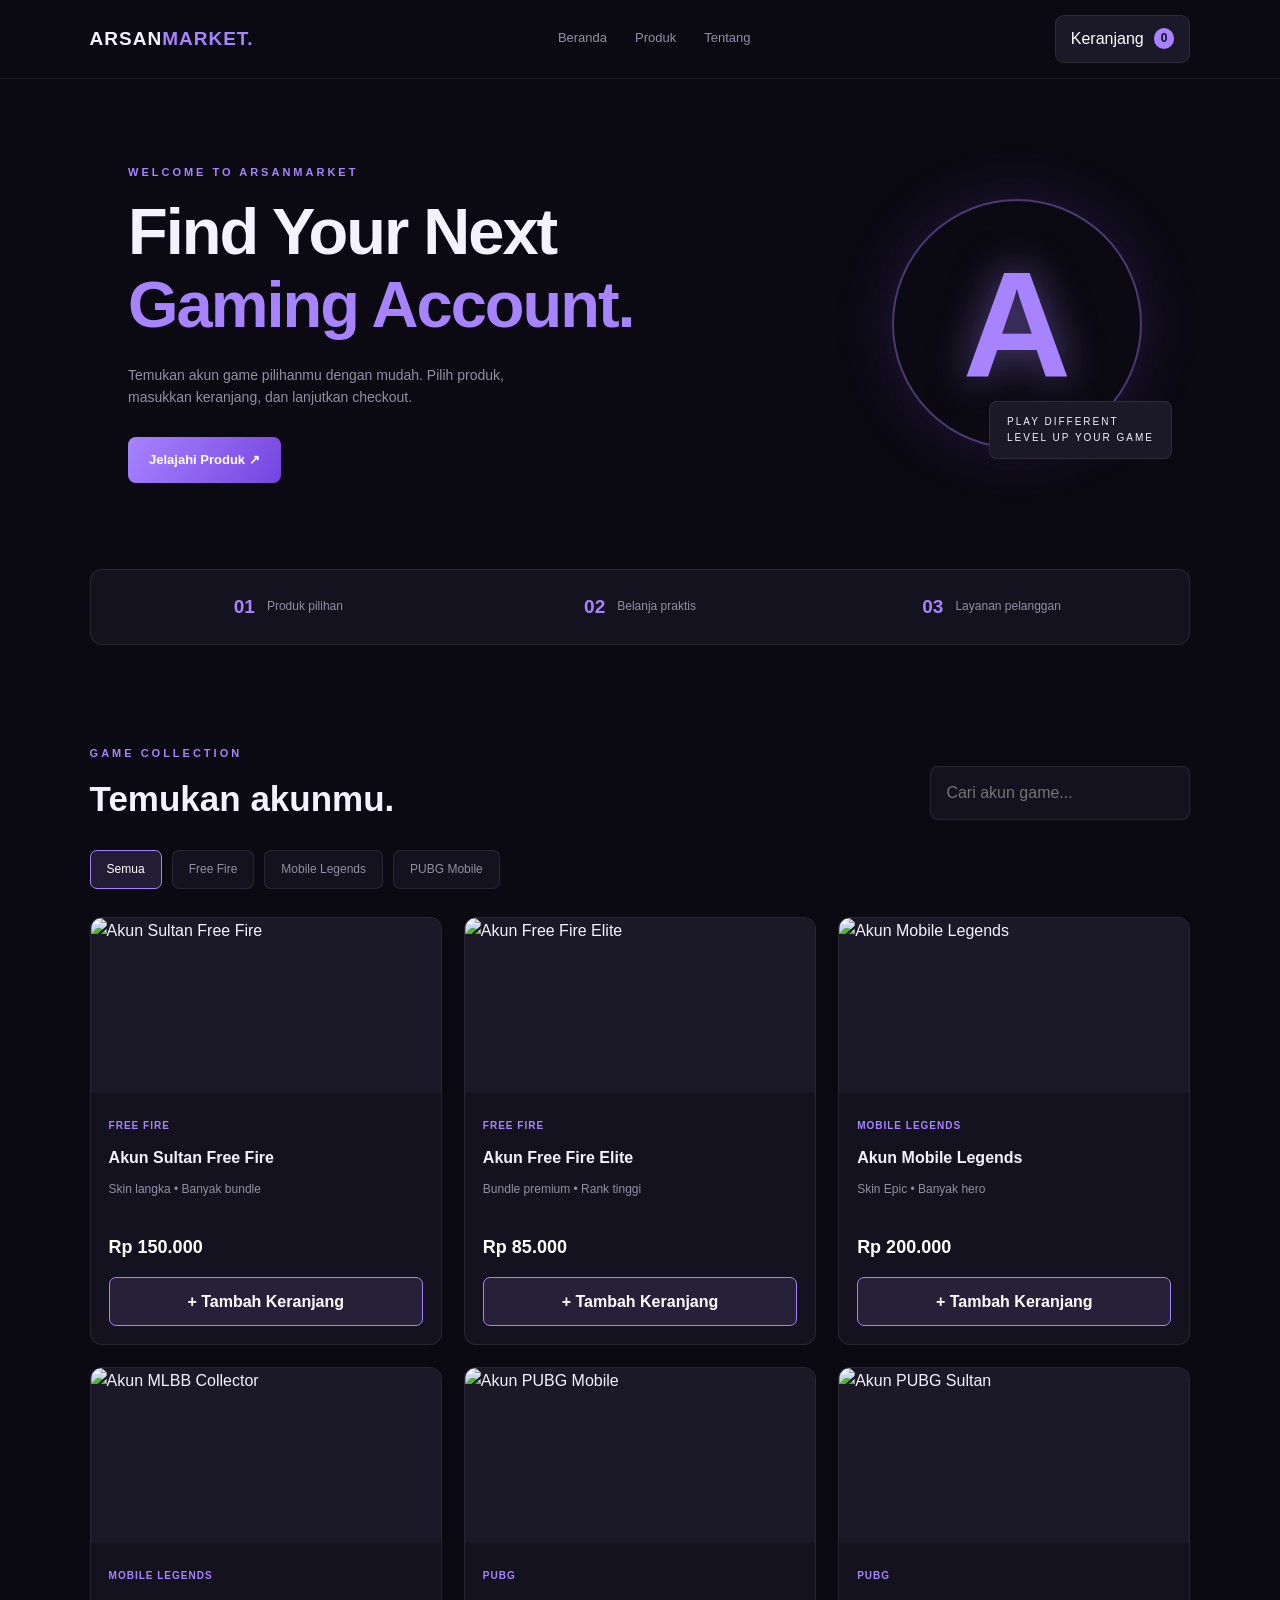
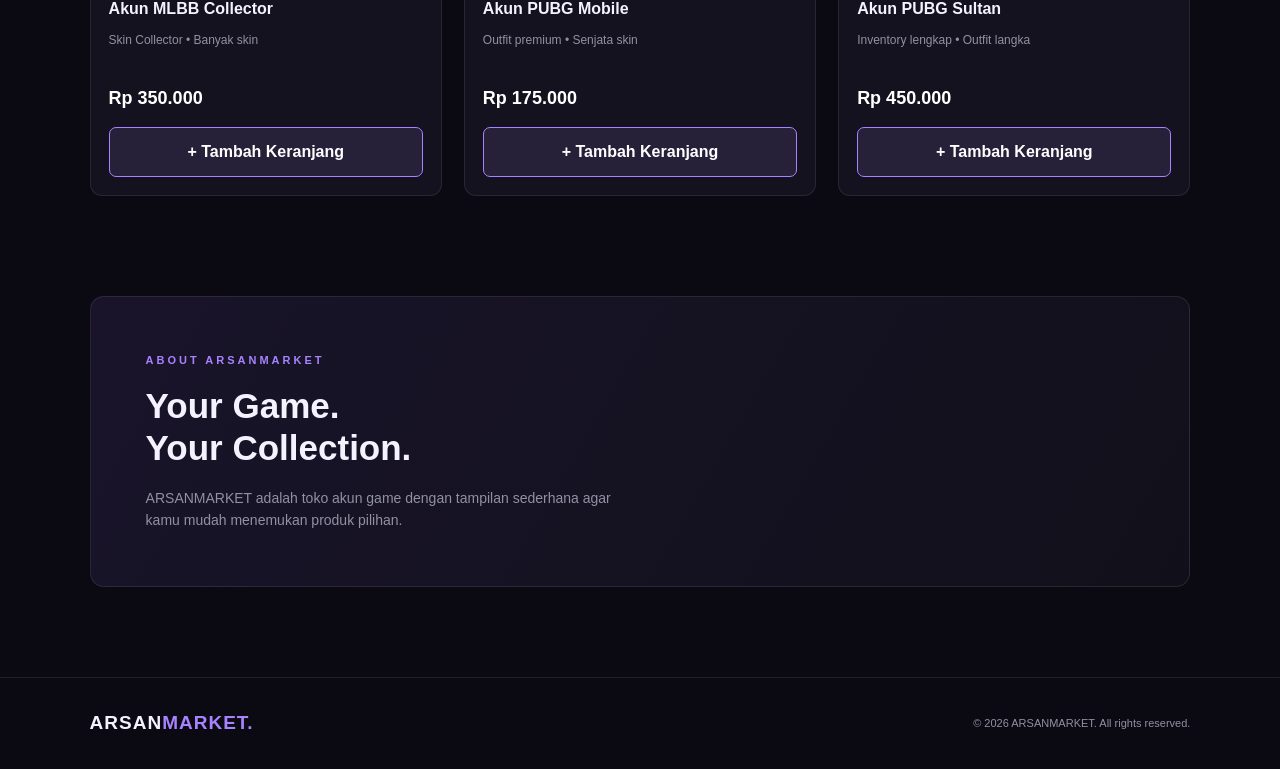
==== index.html @ 836dbac4 "Add files via upload" ====
<!DOCTYPE html>
<html lang="id">
<head>
  <meta charset="UTF-8">
  <meta name="viewport" content="width=device-width, initial-scale=1.0">
  <meta name="theme-color" content="#0b0a12">
  <title>ARSANMARKET — Game Account Store</title>
  <link rel="stylesheet" href="style.css">
</head>
<body>

<header class="navbar">
  <a href="#home" class="logo">ARSAN<span>MARKET.</span></a>

  <nav>
    <a href="#home">Beranda</a>
    <a href="#products">Produk</a>
    <a href="#about">Tentang</a>
  </nav>

  <button class="cart-button" onclick="openCart()">
    <span>Keranjang</span>
    <span class="cart-count" id="cart-count">0</span>
  </button>
</header>

<main>
  <section class="hero" id="home">
    <div class="hero-content">
      <p class="eyebrow">WELCOME TO ARSANMARKET</p>
      <h1>Find Your Next<br><span>Gaming Account.</span></h1>
      <p class="hero-desc">
        Temukan akun game pilihanmu dengan mudah.
        Pilih produk, masukkan keranjang, dan lanjutkan checkout.
      </p>
      <a href="#products" class="primary-button">Jelajahi Produk ↗</a>
    </div>

    <div class="hero-art">
      <div class="hero-orbit"></div>
      <div class="hero-symbol">A</div>
      <div class="hero-tag">PLAY DIFFERENT<br>LEVEL UP YOUR GAME</div>
    </div>
  </section>

  <section class="benefits">
    <div><strong>01</strong><span>Produk pilihan</span></div>
    <div><strong>02</strong><span>Belanja praktis</span></div>
    <div><strong>03</strong><span>Layanan pelanggan</span></div>
  </section>

  <section class="products-section" id="products">
    <div class="section-heading">
      <div>
        <p class="eyebrow">GAME COLLECTION</p>
        <h2>Temukan akunmu.</h2>
      </div>

      <input
        type="search"
        id="search"
        placeholder="Cari akun game..."
        autocomplete="off"
      >
    </div>

    <div class="categories">
      <button class="category active" data-category="Semua">Semua</button>
      <button class="category" data-category="Free Fire">Free Fire</button>
      <button class="category" data-category="Mobile Legends">Mobile Legends</button>
      <button class="category" data-category="PUBG">PUBG Mobile</button>
    </div>

    <div class="product-grid" id="product-list">
      <p class="loading-text">Memuat produk...</p>
    </div>
  </section>

  <section class="about" id="about">
    <p class="eyebrow">ABOUT ARSANMARKET</p>
    <h2>Your Game.<br>Your Collection.</h2>
    <p>
      ARSANMARKET adalah toko akun game dengan tampilan
      sederhana agar kamu mudah menemukan produk pilihan.
    </p>
  </section>
</main>

<footer>
  <a href="#home" class="logo">ARSAN<span>MARKET.</span></a>
  <p>© 2026 ARSANMARKET. All rights reserved.</p>
</footer>

<!-- CART MODAL -->
<div class="modal" id="cart-modal">
  <div class="modal-content">

    <div class="modal-heading">
      <div>
        <p class="eyebrow">YOUR SHOPPING</p>
        <h2>Keranjang</h2>
      </div>
      <button class="close-button" onclick="closeCart()">×</button>
    </div>

    <div id="cart-items"></div>

    <div class="cart-total">
      <span>Total pembayaran</span>
      <strong id="cart-total">Rp0</strong>
    </div>

    <button class="primary-button checkout-button" onclick="checkout()">
      Lanjut Checkout →
    </button>

  </div>
</div>

<script src="products.js"></script>
<script src="cart.js"></script>

</body>
</html>
---- style.css ----
* {
  margin: 0;
  padding: 0;
  box-sizing: border-box;
}

:root {
  --bg: #0b0a12;
  --surface: #14121e;
  --surface2: #1b1828;
  --purple: #a783ff;
  --purple2: #7545df;
  --text: #f5f2ff;
  --muted: #9290a3;
  --border: rgba(255,255,255,.09);
}

html {
  scroll-behavior: smooth;
}

body {
  background: var(--bg);
  color: var(--text);
  font-family: Arial, sans-serif;
  line-height: 1.6;
}

button, input {
  font: inherit;
}

button {
  cursor: pointer;
}

a {
  color: inherit;
  text-decoration: none;
}

/* NAVBAR */

.navbar {
  min-height: 75px;
  padding: 15px 7%;
  display: flex;
  align-items: center;
  justify-content: space-between;
  gap: 20px;
  border-bottom: 1px solid var(--border);
  background: rgba(11,10,18,.95);
}

.logo {
  font-size: 19px;
  font-weight: 900;
  letter-spacing: 1px;
}

.logo span {
  color: var(--purple);
}

.navbar nav {
  display: flex;
  gap: 28px;
}

.navbar nav a {
  color: var(--muted);
  font-size: 13px;
  transition: .2s;
}

.navbar nav a:hover {
  color: var(--purple);
}

.cart-button {
  border: 1px solid var(--border);
  background: var(--surface2);
  color: white;
  padding: 10px 15px;
  border-radius: 9px;
  display: flex;
  align-items: center;
  gap: 10px;
}

.cart-count {
  background: var(--purple);
  color: #140d24;
  border-radius: 20px;
  padding: 1px 7px;
  font-size: 12px;
  font-weight: bold;
}

/* HERO */

.hero {
  min-height: 490px;
  padding: 75px 10%;
  display: flex;
  align-items: center;
  justify-content: space-between;
  gap: 40px;
  overflow: hidden;
}

.hero-content {
  max-width: 580px;
}

.eyebrow {
  color: var(--purple);
  font-size: 11px;
  font-weight: bold;
  letter-spacing: 3px;
  margin-bottom: 15px;
}

.hero h1 {
  font-size: clamp(38px, 6vw, 65px);
  line-height: 1.12;
  letter-spacing: -2px;
}

.hero h1 span {
  color: var(--purple);
}

.hero-desc {
  color: var(--muted);
  font-size: 14px;
  max-width: 430px;
  margin: 22px 0 28px;
}

.primary-button {
  display: inline-block;
  border: none;
  background: linear-gradient(120deg, var(--purple), var(--purple2));
  color: white;
  padding: 13px 21px;
  border-radius: 8px;
  font-weight: bold;
  font-size: 13px;
  transition: .2s;
}

.primary-button:hover {
  transform: translateY(-2px);
  filter: brightness(1.12);
}

.hero-art {
  width: 270px;
  height: 270px;
  position: relative;
  display: grid;
  place-items: center;
  flex-shrink: 0;
}

.hero-orbit {
  position: absolute;
  width: 250px;
  height: 250px;
  border: 2px solid rgba(167,131,255,.4);
  border-radius: 50%;
  box-shadow: 0 0 60px rgba(117,69,223,.2);
}

.hero-symbol {
  color: var(--purple);
  font-size: 150px;
  font-weight: 900;
  text-shadow: 0 0 40px rgba(167,131,255,.5);
}

.hero-tag {
  position: absolute;
  bottom: 0;
  right: -20px;
  background: var(--surface2);
  border: 1px solid var(--border);
  border-radius: 8px;
  padding: 12px 17px;
  font-size: 10px;
  letter-spacing: 2px;
}

/* BENEFITS */

.benefits {
  display: grid;
  grid-template-columns: repeat(3, 1fr);
  margin: 0 7%;
  background: var(--surface);
  border: 1px solid var(--border);
  border-radius: 12px;
  padding: 22px;
}

.benefits div {
  display: flex;
  align-items: center;
  justify-content: center;
  gap: 12px;
}

.benefits strong {
  color: var(--purple);
  font-size: 19px;
}

.benefits span {
  color: var(--muted);
  font-size: 12px;
}

/* PRODUCTS */

.products-section {
  padding: 100px 7%;
}

.section-heading {
  display: flex;
  justify-content: space-between;
  align-items: end;
  gap: 20px;
  margin-bottom: 30px;
}

.section-heading h2,
.about h2 {
  font-size: 35px;
  line-height: 1.2;
}

#search {
  width: 260px;
  padding: 13px 15px;
  border: 1px solid var(--border);
  border-radius: 8px;
  outline: none;
  color: white;
  background: var(--surface);
}

#search:focus {
  border-color: var(--purple);
}

.categories {
  display: flex;
  flex-wrap: wrap;
  gap: 10px;
  margin-bottom: 28px;
}

.category {
  padding: 9px 16px;
  border: 1px solid var(--border);
  background: var(--surface);
  color: var(--muted);
  border-radius: 7px;
  font-size: 12px;
}

.category.active,
.category:hover {
  color: white;
  border-color: var(--purple);
  background: rgba(167,131,255,.15);
}

.product-grid {
  display: grid;
  grid-template-columns: repeat(3, minmax(0, 1fr));
  gap: 22px;
}

.product-card {
  overflow: hidden;
  border: 1px solid var(--border);
  background: var(--surface);
  border-radius: 12px;
  transition: .25s;
}

.product-card:hover {
  transform: translateY(-5px);
  border-color: rgba(167,131,255,.6);
}

.product-card img {
  display: block;
  width: 100%;
  height: 175px;
  object-fit: cover;
  background: var(--surface2);
}

.product-info {
  padding: 18px;
}

.product-category {
  color: var(--purple);
  font-size: 10px;
  font-weight: bold;
  text-transform: uppercase;
  letter-spacing: 1px;
}

.product-info h3 {
  font-size: 16px;
  margin: 9px 0;
}

.product-description {
  color: var(--muted);
  font-size: 12px;
  min-height: 38px;
}

.product-price {
  color: white;
  font-size: 18px;
  font-weight: bold;
  margin: 15px 0;
}

.add-button {
  width: 100%;
  border: 1px solid var(--purple);
  background: rgba(167,131,255,.12);
  color: white;
  border-radius: 7px;
  padding: 11px;
  font-weight: bold;
}

.add-button:hover {
  background: var(--purple2);
}

.loading-text,
.empty-products {
  color: var(--muted);
  text-align: center;
  grid-column: 1 / -1;
  padding: 40px;
}

/* ABOUT */

.about {
  margin: 0 7% 90px;
  padding: 55px;
  border-radius: 14px;
  border: 1px solid var(--border);
  background: linear-gradient(120deg, #19142a, #11101a);
}

.about p:last-child {
  max-width: 470px;
  color: var(--muted);
  margin-top: 18px;
  font-size: 14px;
}

/* FOOTER */

footer {
  border-top: 1px solid var(--border);
  padding: 30px 7%;
  display: flex;
  justify-content: space-between;
  align-items: center;
  gap: 15px;
}

footer p {
  color: var(--muted);
  font-size: 11px;
}

/* CART MODAL */

.modal {
  display: none;
  position: fixed;
  inset: 0;
  z-index: 1000;
  background: rgba(0,0,0,.75);
  padding: 20px;
  align-items: center;
  justify-content: center;
}

.modal.show {
  display: flex;
}

.modal-content {
  width: 100%;
  max-width: 520px;
  max-height: 85vh;
  overflow-y: auto;
  background: var(--surface);
  border: 1px solid var(--border);
  border-radius: 14px;
  padding: 25px;
}

.modal-heading {
  display: flex;
  justify-content: space-between;
  align-items: center;
  margin-bottom: 20px;
}

.modal-heading h2 {
  font-size: 25px;
}

.close-button {
  width: 35px;
  height: 35px;
  border: none;
  border-radius: 7px;
  background: var(--surface2);
  color: white;
  font-size: 25px;
}

.cart-item {
  display: flex;
  justify-content: space-between;
  align-items: center;
  gap: 15px;
  padding: 17px 0;
  border-bottom: 1px solid var(--border);
}

.cart-item h3 {
  font-size: 14px;
  margin: 5px 0;
}

.cart-item p {
  color: var(--muted);
  font-size: 12px;
}

.quantity-control {
  display: flex;
  align-items: center;
  gap: 12px;
  margin-top: 10px;
}

.quantity-control button {
  width: 27px;
  height: 27px;
  border: 1px solid var(--border);
  border-radius: 5px;
  background: var(--surface2);
  color: white;
}

.remove-button {
  border: none;
  background: transparent;
  color: #ff7777;
  font-size: 12px;
  margin-top: 8px;
}

.cart-total {
  display: flex;
  justify-content: space-between;
  padding: 20px 0;
  margin-top: 10px;
  border-top: 1px solid var(--border);
}

.cart-total strong {
  color: var(--purple);
}

.checkout-button {
  width: 100%;
  text-align: center;
}

/* MOBILE */

@media (max-width: 750px) {
  .navbar {
    padding: 14px 5%;
    flex-wrap: wrap;
  }

  .navbar nav {
    order: 3;
    width: 100%;
    justify-content: center;
    gap: 25px;
  }

  .hero {
    padding: 65px 7%;
    min-height: auto;
  }

  .hero-art {
    display: none;
  }

  .benefits {
    margin: 0 5%;
    padding: 17px 8px;
  }

  .benefits div {
    flex-direction: column;
    gap: 4px;
    text-align: center;
  }

  .benefits span {
    font-size: 10px;
  }

  .products-section {
    padding: 75px 5%;
  }

  .section-heading {
    align-items: stretch;
    flex-direction: column;
  }

  #search {
    width: 100%;
  }

  .product-grid {
    grid-template-columns: repeat(2, minmax(0, 1fr));
    gap: 12px;
  }

  .product-card img {
    height: 125px;
  }

  .product-info {
    padding: 12px;
  }

  .product-info h3 {
    font-size: 13px;
  }

  .product-price {
    font-size: 15px;
  }

  .add-button {
    font-size: 11px;
  }

  .about {
    margin: 0 5% 60px;
    padding: 30px;
  }

  footer {
    padding: 25px 5%;
    flex-direction: column;
    text-align: center;
  }
}

@media (max-width: 380px) {
  .product-grid {
    grid-template-columns: 1fr;
  }

  .product-card img {
    height: 180px;
  }
}
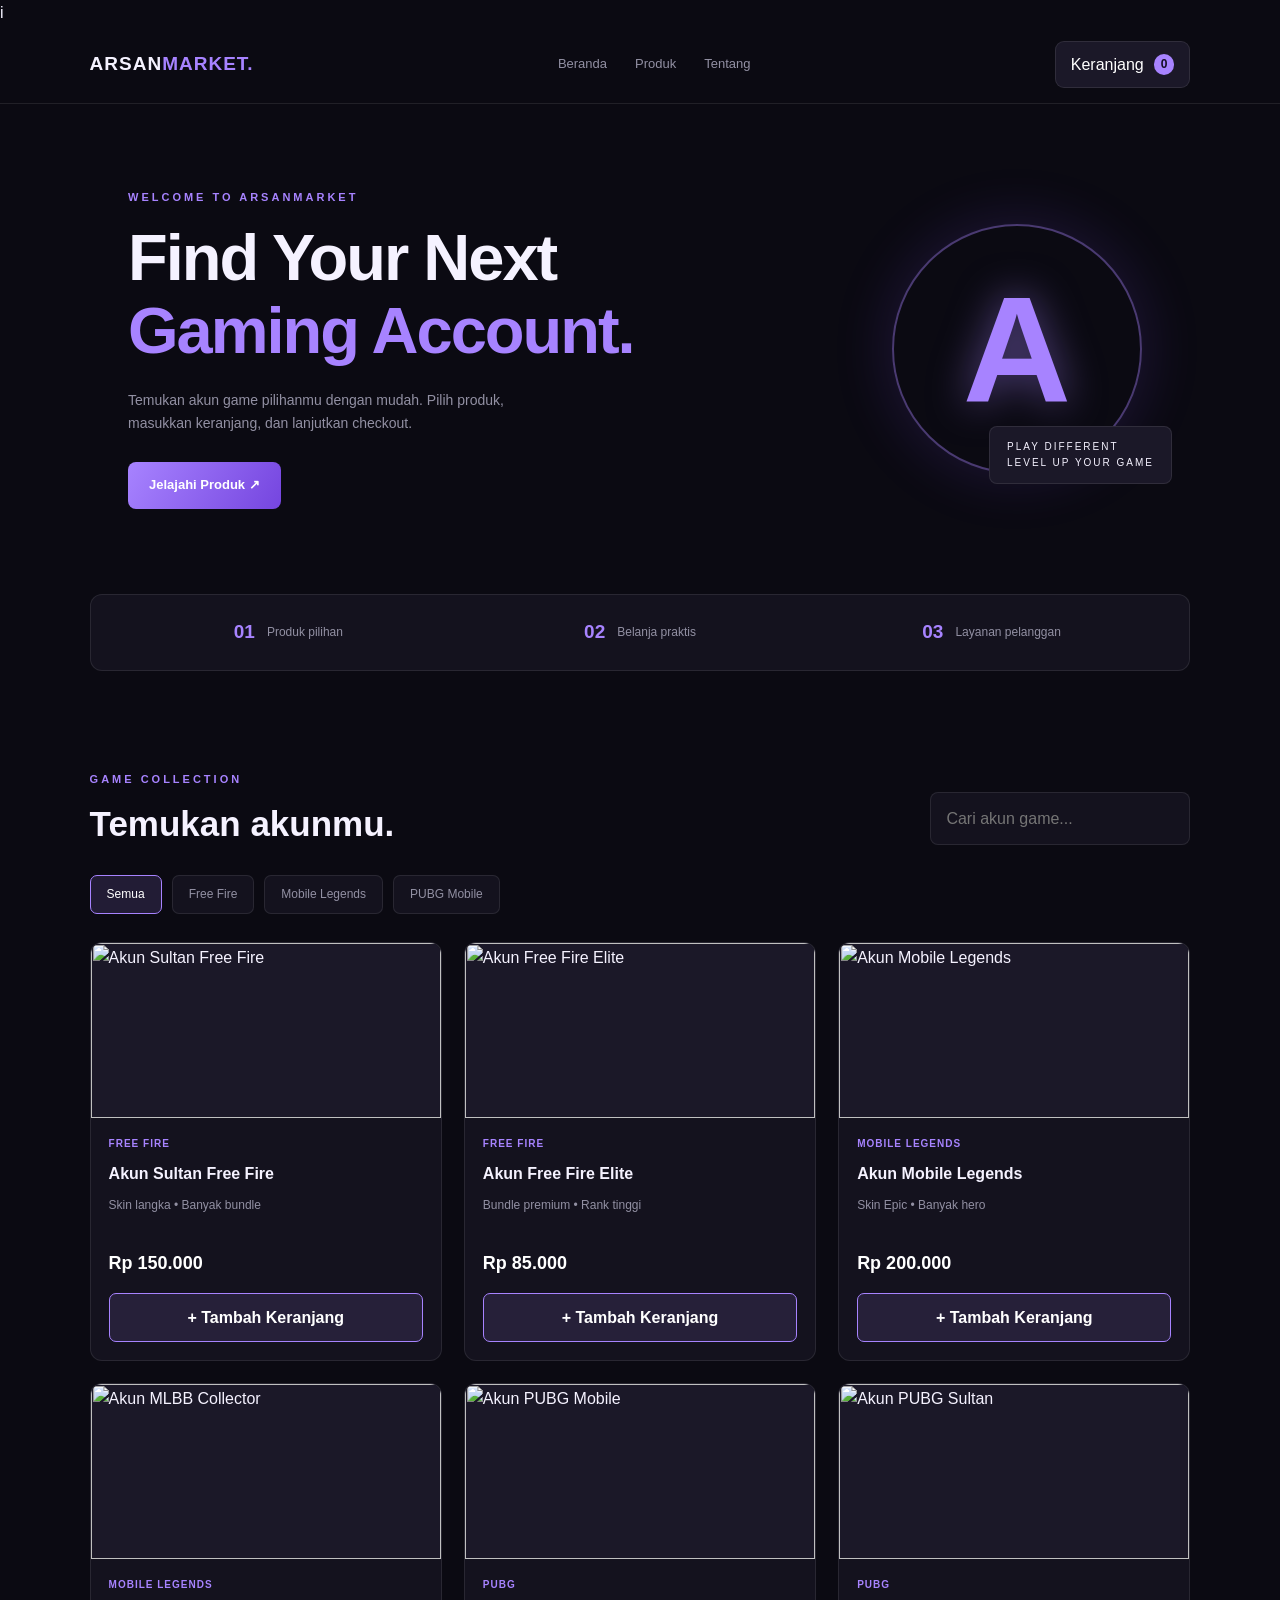
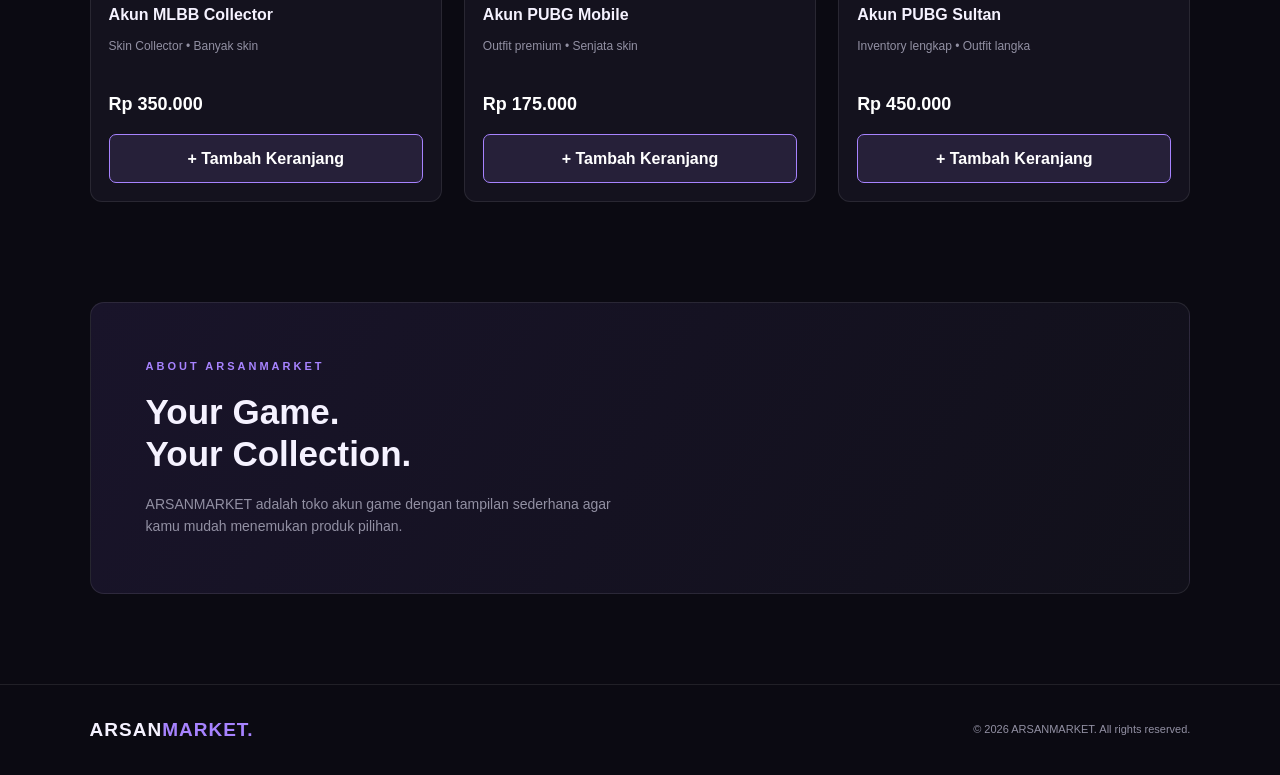
==== commit 795a7c4d: "Update index.html" ====
--- a/index.html
+++ b/index.html
@@ -1,4 +1,4 @@
-
+i
 <!DOCTYPE html>
 <html lang="id">
 <head>
@@ -111,9 +111,11 @@
       <strong id="cart-total">Rp0</strong>
     </div>
 
-    <button class="primary-button checkout-button" onclick="checkout()">
-      Lanjut Checkout →
-    </button>
+    <button
+  class="primary-button checkout-button"
+  onclick="window.location.href='payment.html'">
+  Lanjut Checkout →
+</button>
 
   </div>
 </div>
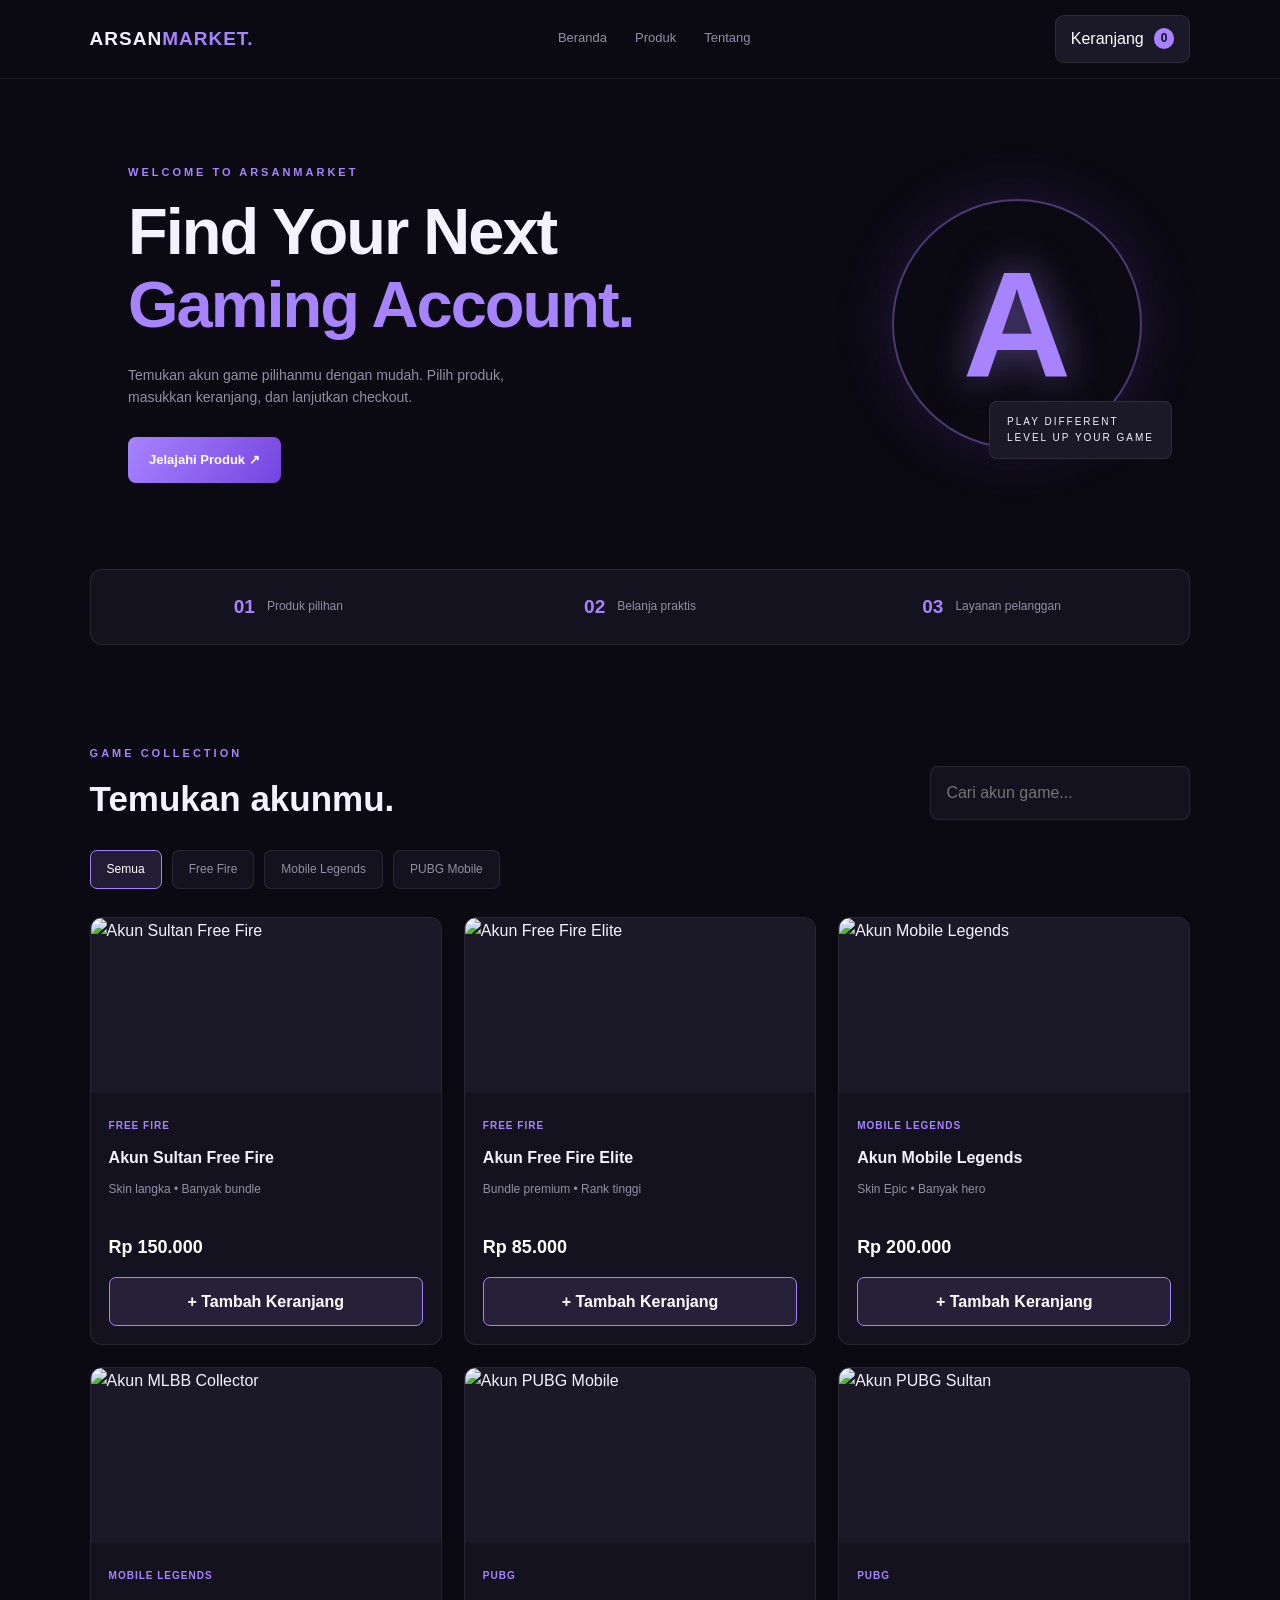
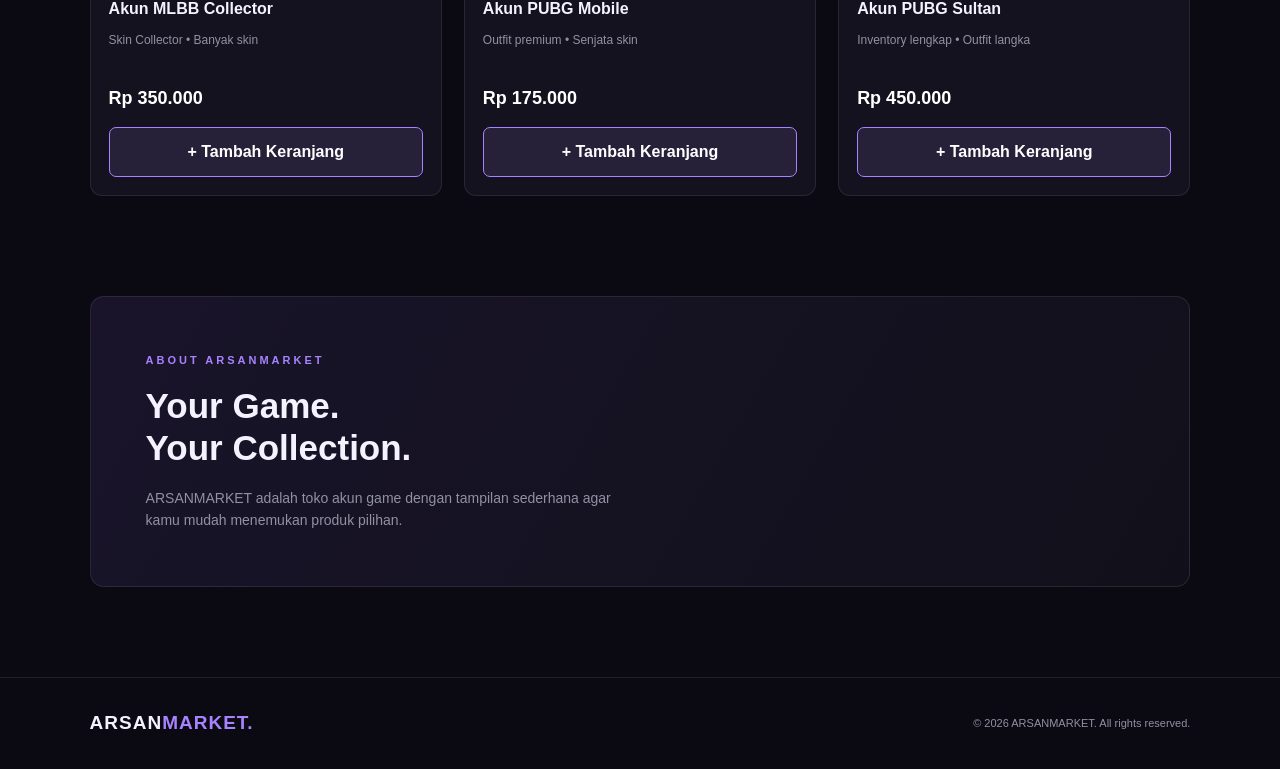
==== commit 20d7f0b8: "Update index.html" ====
--- a/index.html
+++ b/index.html
@@ -1,4 +1,3 @@
-i
 <!DOCTYPE html>
 <html lang="id">
 <head>
@@ -111,11 +110,9 @@
       <strong id="cart-total">Rp0</strong>
     </div>
 
-    <button
-  class="primary-button checkout-button"
-  onclick="window.location.href='payment.html'">
+    <a href="payment.html" class="primary-button checkout-button">
   Lanjut Checkout →
-</button>
+        </a>
 
   </div>
 </div>
